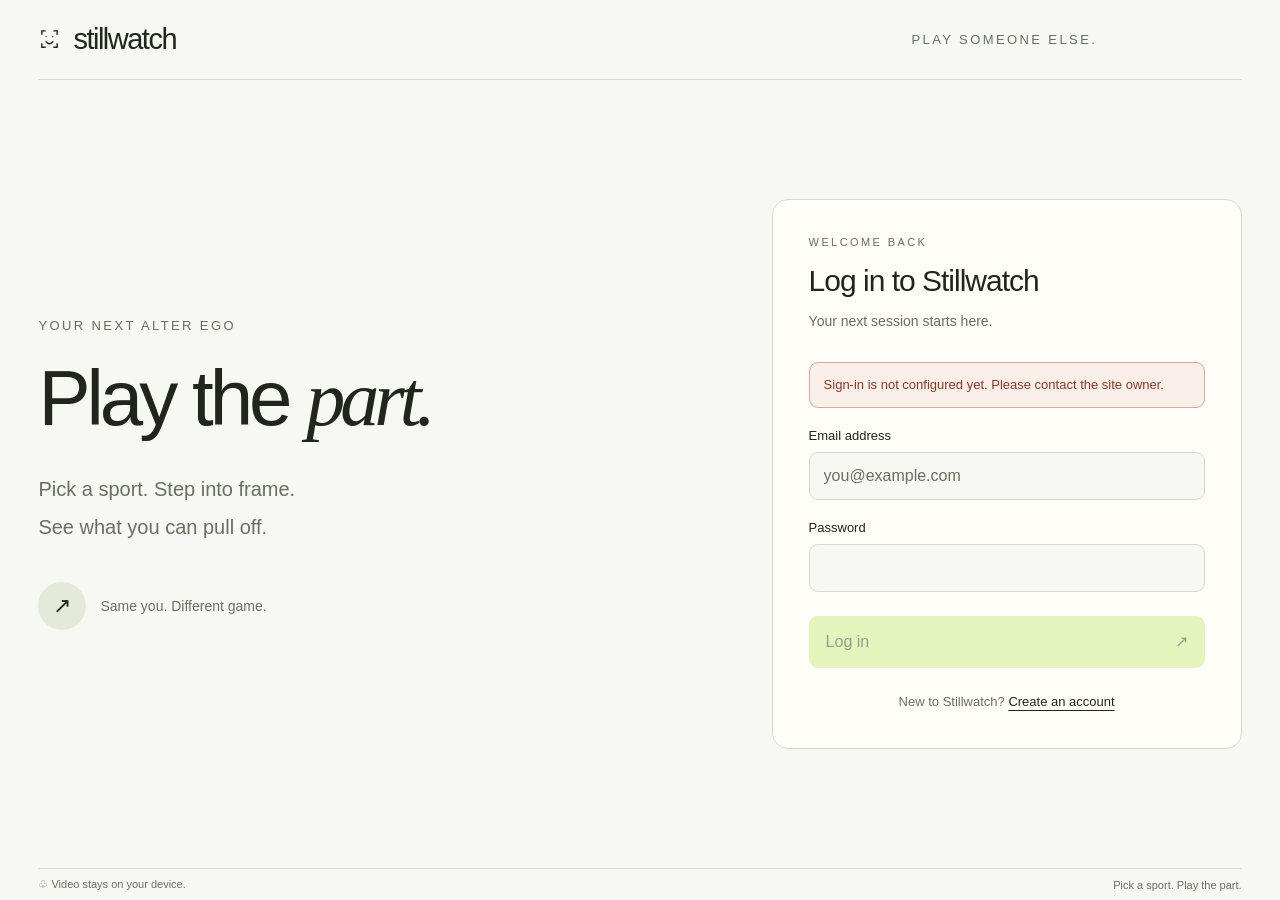
==== login.html @ f306d76b "Login fixes" ====
<!doctype html>
<html lang="en">
<head>
  <meta charset="utf-8">
  <meta name="viewport" content="width=device-width, initial-scale=1">
  <meta name="theme-color" content="#f7f8f3">
  <title>Log in — Stillwatch</title>
  <link rel="stylesheet" href="/src/styles/app.css">
  <link rel="stylesheet" href="/src/styles/auth.css">
</head>
<body class="auth-body" data-auth-mode="login">
  <div class="shell auth-shell">
  <header><a class="brand" href="/"><svg viewBox="0 0 24 24" fill="none" stroke="currentColor" stroke-width="1.5" aria-hidden="true"><path d="M8 3H4v4m12-4h4v4M4 16v4h4m12-4v4h-4M8 9h1m6 0h1m-8 5q4 5 8 0"/></svg>stillwatch</a><span class="tagline">Play someone else.</span></header>
  <main class="auth-layout">
    <section class="auth-intro">
      <div class="kicker">Your next alter ego</div>
      <h1>Play the <em>part.</em></h1>
      <p>Pick a sport. Step into frame.<br>See what you can pull off.</p>
      <div class="auth-note"><span aria-hidden="true">↗</span> Same you. Different game.</div>
    </section>
    <section class="auth-card" aria-labelledby="auth-title">
      <div class="kicker">Welcome back</div>
      <h2 id="auth-title">Log in to Stillwatch</h2>
      <p>Your next session starts here.</p>
      
      <form id="auth-form" class="auth-form">
        <div id="auth-message" role="status" aria-live="polite" hidden></div>
        
        <label for="email">Email address</label><input id="email" type="email" name="email" autocomplete="email" maxlength="254" value="" placeholder="you@example.com" required>
        <label for="password">Password</label><input id="password" type="password" name="password" autocomplete="current-password"  maxlength="128" required>
        
        <button class="primary auth-submit" type="submit" disabled>Log in <span aria-hidden="true">↗</span></button>
      </form>
      <p class="auth-switch">New to Stillwatch? <a href="/signup.html">Create an account</a></p>
    </section>
  </main>
  <footer><span>♧ Video stays on your device.</span><span>Pick a sport. Play the part.</span></footer>
  </div>
  <noscript>JavaScript is required to sign in.</noscript>
  <script type="module" src="/src/auth/form.js"></script>
</body>
</html>
---- src/styles/app.css ----
:root {
  color-scheme:light;
  --bg:#f7f8f3;
  --sage:#e3ead9;
  --ink:#20261b;
  --muted:#68705f;
  --line:#d5ddca;
  --lime:#c2ec75;
  font-family:Arial,Helvetica,sans-serif;
  color:var(--ink);
  background:var(--bg);
}

* {
  box-sizing:border-box;
}

body {
  margin:0;
}

button,select,input {
  font:inherit;
}

button,a,select,summary {
  -webkit-tap-highlight-color:transparent;
}

button,select {
  border:1px solid var(--line);
  border-radius:9px;
  background:transparent;
  color:var(--ink);
  min-height:46px;
  padding:11px 16px;
}

button,summary {
  cursor:pointer;
}

button:hover {
  background:#edf0e7;
}

button:disabled {
  opacity:.45;
  cursor:not-allowed;
}

button:focus-visible,a:focus-visible,select:focus-visible,summary:focus-visible {
  outline:2px solid var(--ink);
  outline-offset:4px;
}

.shell {
  max-width:1440px;
  margin:auto;
  padding:0 5%;
}

header {
  height:98px;
  display:flex;
  align-items:center;
  justify-content:space-between;
  border-bottom:1px solid var(--line);
}

.brand {
  display:flex;
  align-items:center;
  gap:12px;
  font-size:29px;
  letter-spacing:-1.5px;
  color:inherit;
  text-decoration:none;
}

.brand svg {
  width:23px;
  height:23px;
}

.tagline,.kicker,.workspace-label {
  text-transform:uppercase;
  letter-spacing:2.4px;
  font-size:13px;
  color:var(--muted);
}

.tagline {
  margin-right:12%;
}

.intro {
  min-height:calc(100svh - 174px);
  display:grid;
  grid-template-columns:1.15fr 1fr;
  gap:40px;
  align-items:center;
  padding:80px 0;
}

.kicker {
  margin-bottom:27px;
}

h1 {
  font-size:clamp(48px,6.1vw,88px);
  font-weight:500;
  line-height:1.06;
  letter-spacing:-4px;
  margin:0 0 30px;
  white-space:nowrap;
}

h1 em {
  font-family:Georgia,serif;
  font-weight:400;
  letter-spacing:-5px;
}

.intro p {
  font-size:20px;
  line-height:1.9;
  color:var(--muted);
  margin:0 0 40px;
}

.primary {
  background:var(--lime);
  border-color:var(--lime);
  color:#1b2710;
  display:inline-flex;
  justify-content:center;
  align-items:center;
  gap:23px;
}

.primary:hover {
  background:#ccef91;
}

.start {
  min-width:199px;
  min-height:67px;
  font-size:20px;
}

.art {
  position:relative;
  border-radius:50%;
  aspect-ratio:1;
  background:var(--sage);
  max-width:440px;
  width:100%;
  justify-self:end;
  display:grid;
  place-items:center;
}

.art:before {
  content:'';
  position:absolute;
  inset:8%;
  border:1px solid var(--line);
  border-radius:50%;
}

.art:after {
  content:'';
  position:absolute;
  left:20%;
  right:20%;
  bottom:18%;
  height:1px;
  background:var(--line);
}

.art svg {
  width:82%;
  height:82%;
  z-index:1;
}

.art>span {
  position:absolute;
  bottom:2%;
  background:var(--bg);
  padding:9px 15px;
  border-radius:30px;
  font-size:14px;
  color:var(--muted);
  z-index:2;
}

.bones {
  fill:none;
  stroke:var(--ink);
  stroke-width:2;
  stroke-linecap:round;
}

.joints {
  fill:var(--bg);
  stroke:var(--ink);
  stroke-width:1.5;
}

.ball {
  fill:var(--lime);
  stroke:var(--ink);
}

.ball-lines {
  fill:none;
  stroke:var(--ink);
  stroke-width:1;
}

footer {
  min-height:76px;
  border-top:1px solid var(--line);
  display:flex;
  align-items:center;
  justify-content:space-between;
  gap:20px;
  font-size:12px;
  color:var(--muted);
}

.back {
  border:0;
  color:var(--muted);
}

.studio {
  padding:28px 0 0;
}

.studio-top {
  display:flex;
  align-items:center;
  justify-content:space-between;
  gap:20px;
  margin-bottom:20px;
}

.sport-controls {
  display:flex;
  align-items:center;
  gap:9px;
}

.sport-controls label {
  font-size:13px;
  color:var(--muted);
  margin-right:7px;
}

select {
  background:#edf0e7;
}

.camera {
  position:relative;
  aspect-ratio:16/9;
  background:var(--sage);
  border:1px solid var(--line);
  border-radius:12px;
  overflow:hidden;
  display:grid;
  place-items:center;
}

.camera video {
  width:100%;
  height:100%;
  object-fit:contain;
  background:#111;
  position:absolute;
  inset:0;
}

.camera video[hidden] {
  display:none;
}

.camera-empty {
  text-align:center;
  padding:25px;
}

.camera-icon {
  font-size:44px;
  font-weight:300;
  color:var(--muted);
}

h2 {
  font-size:28px;
  font-weight:400;
  letter-spacing:-.8px;
  margin:15px 0;
}

.camera-empty p {
  font-size:14px;
  line-height:1.8;
  color:var(--muted);
  margin:0 0 24px;
}

.camera-badge {
  position:absolute;
  top:18px;
  left:18px;
  background:var(--bg);
  border-radius:20px;
  padding:9px 12px;
  font-size:12px;
  display:flex;
  align-items:center;
  gap:7px;
}

.camera-badge i {
  width:6px;
  height:6px;
  border-radius:50%;
  background:#5f841f;
}

.studio-bottom {
  display:flex;
  align-items:center;
  justify-content:space-between;
  gap:24px;
  margin-top:18px;
}

.studio-bottom p {
  font-size:14px;
  color:var(--muted);
  line-height:1.6;
}

.studio-bottom strong {
  color:var(--ink);
  font-weight:500;
}

.message {
  font-size:13px;
  min-height:18px;
  color:var(--muted);
}

.settings {
  position:absolute;
  right:15px;
  top:15px;
}

.settings summary {
  list-style:none;
  border-radius:50%;
  background:var(--bg);
  padding:10px 13px;
}

.settings>div {
  position:absolute;
  right:0;
  top:48px;
  background:var(--bg);
  border:1px solid var(--line);
  padding:15px;
  border-radius:10px;
  width:210px;
  box-shadow:0 6px 20px #20261b12;
}

.settings label {
  font-size:13px;
  display:flex;
  align-items:center;
  gap:6px;
  margin-bottom:15px;
}

.settings button {
  width:100%;
  font-size:12px;
}

.tracking-note {
  position:absolute;
  bottom:12px;
  left:12px;
  background:var(--bg);
  color:var(--muted);
  border-radius:5px;
  padding:6px 9px;
  font-size:11px;
}

/* Camera integration: inference and drawing stay outside React. */
.camera video.tracking-source {
  width: 1px;
  height: 1px;
  opacity: 0;
  pointer-events: none;
}

.tracking-canvas {
  position: absolute;
  inset: 0;
  width: 100%;
  height: 100%;
  transform: scaleX(-1);
}

.tracking-canvas[hidden] {
  display: none;
}

.tracking-loading {
  position: relative;
  padding: 22px 30px;
  border: 1px solid var(--line);
  border-radius: 12px;
  background: var(--bg);
  text-align: center;
  font-size: 14px;
}

.enrollment {
  position: absolute;
  bottom: 18px;
  left: 18px;
  right: 18px;
  max-width: 470px;
  padding: 16px 18px;
  border: 1px solid var(--line);
  border-radius: 10px;
  background: var(--bg);
  font-size: 13px;
  line-height: 1.5;
}

.enrollment strong {
  font-weight: 500;
}

.enrollment p {
  margin: 7px 0;
  color: var(--muted);
}

.enrollment span {
  display: block;
  color: var(--muted);
  font-size: 12px;
}

.settings {
  z-index: 2;
}

.settings button + button {
  margin-top: 8px;
}

/* Compact counter supplied by the existing tracking adapter. */
.session-summary p {
  margin: 0;
}

.session-summary .extension-count {
  margin-top: 6px;
  color: var(--ink);
}

.extension-count output {
  font-weight: 600;
  font-variant-numeric: tabular-nums;
}

/* The application fits the visible browser window; the camera yields space to controls. */
html,
body,
#root {
  width: 100%;
  height: 100%;
}

.shell {
  width: 100%;
  height: 100vh;
  height: 100dvh;
  display: grid;
  grid-template-rows: auto minmax(0, 1fr) auto;
  padding: 0 clamp(12px, 3vw, 44px);
}

header {
  height: clamp(48px, 10dvh, 80px);
}

footer {
  min-height: 32px;
  padding: 7px 0;
  font-size: 11px;
}

.intro {
  min-height: 0;
  padding: clamp(12px, 4dvh, 40px) 0;
  gap: clamp(16px, 4vw, 40px);
}

.intro h1 {
  font-size: clamp(40px, min(6vw, 12dvh), 80px);
  margin-bottom: clamp(12px, 3dvh, 28px);
}

.kicker {
  margin-bottom: clamp(12px, 3dvh, 24px);
}

.intro p {
  font-size: clamp(14px, 2.5dvh, 20px);
  margin-bottom: clamp(16px, 4dvh, 32px);
}

.art {
  width: min(100%, 54dvh);
  max-width: 440px;
}

.start {
  min-height: 48px;
  font-size: 17px;
}

.studio {
  min-height: 0;
  min-width: 0;
  display: grid;
  grid-template-columns: minmax(0, 1fr) 224px;
  grid-template-rows: auto minmax(0, 1fr) auto;
  gap: 16px 24px;
  padding: 18px 0;
}

.studio-top {
  grid-column: 2;
  grid-row: 1;
  flex-direction: column;
  align-items: stretch;
  gap: 20px;
  margin: 0;
}

.workspace-label {
  font-size: 10px;
  letter-spacing: 1.7px;
}

.sport-controls {
  display: grid;
  grid-template-columns: minmax(0, 1fr);
  gap: 9px;
}

.sport-controls label {
  margin: 0;
}

.sport-controls select {
  min-width: 0;
  width: 100%;
}

.camera-slot {
  grid-column: 1;
  grid-row: 1 / -1;
  min-width: 0;
  min-height: 0;
  display: grid;
  place-items: center;
  container-type: size;
}

.camera {
  /* Keep the preview proportional within the space left by the controls. */
  width: min(100cqw, 177.777cqh);
  height: min(100cqh, 56.25cqw);
  aspect-ratio: 16 / 9;
  min-height: 0;
  max-height: none;
}

.studio-bottom {
  grid-column: 2;
  grid-row: 2;
  min-height: 0;
  margin: 0;
  flex-direction: column;
  align-items: stretch;
  justify-content: space-between;
  gap: 16px;
}

.studio-bottom .primary {
  flex-shrink: 0;
  gap: 10px;
  width: 100%;
}

.message {
  grid-column: 2;
  grid-row: 3;
  min-height: 0;
  margin: 0;
  font-size: 12px;
  line-height: 1.4;
}

.message:empty {
  display: none;
}

.camera-empty {
  padding: 12px;
}

@media (max-width: 700px) and (min-height: 501px) {
  .tagline {
    display: none;
  }

  .brand {
    font-size: 25px;
  }

  .intro {
    grid-template-columns: 1fr;
    grid-template-rows: auto minmax(0, 1fr);
    text-align: center;
    gap: 16px;
  }

  .intro h1 {
    font-size: clamp(40px, 11vw, 64px);
  }

  .art {
    height: min(100%, 32dvh);
    width: auto;
    max-width: 100%;
    justify-self: center;
  }

  .art > span {
    font-size: 10px;
    white-space: nowrap;
    padding: 5px 9px;
  }

  .studio {
    grid-template-columns: minmax(0, 1fr);
    grid-template-rows: auto minmax(0, 1fr) auto auto;
    gap: 12px;
    padding: 12px 0;
  }

  .studio-top {
    grid-column: 1;
    grid-row: 1;
  }

  .workspace-label {
    display: none;
  }

  .sport-controls {
    grid-template-columns: minmax(0, 1fr) auto;
    gap: 8px;
  }

  .sport-controls label {
    grid-column: 1 / -1;
    font-size: 12px;
  }

  .sport-controls select {
    font-size: 16px;
  }

  .camera-slot {
    grid-column: 1;
    grid-row: 2;
  }

  .studio-bottom {
    grid-column: 1;
    grid-row: 3;
    flex-direction: row;
    align-items: center;
    gap: 12px;
  }

  .studio-bottom p {
    font-size: 12px;
    line-height: 1.4;
  }

  .studio-bottom .primary {
    width: auto;
    max-width: 46%;
    padding: 10px 12px;
    font-size: 12px;
  }

  .message {
    grid-column: 1;
    grid-row: 4;
  }

  .camera-empty h2 {
    font-size: 22px;
    margin: 10px 0;
  }

  .camera-empty p {
    font-size: 12px;
    line-height: 1.5;
    margin-bottom: 16px;
  }

  .camera-icon {
    font-size: 28px;
  }

  footer {
    gap: 8px;
    font-size: 10px;
  }

  footer span:last-child {
    display: none;
  }

  .enrollment {
    bottom: 8px;
    left: 8px;
    right: 8px;
    padding: 10px;
    font-size: 12px;
  }

  .enrollment p {
    font-size: 11px;
  }
}

/* Landscape phones and short laptop windows keep actions beside the preview. */
@media (max-height: 500px) {
  header {
    height: 48px;
  }

  .brand {
    font-size: 23px;
  }

  .tagline,
  footer,
  .workspace-label {
    display: none;
  }

  .shell {
    grid-template-rows: auto minmax(0, 1fr);
  }

  .studio {
    grid-template-columns: minmax(0, 1fr) 180px;
    gap: 10px 16px;
    padding: 10px 0;
  }

  .studio-top {
    gap: 8px;
  }

  .sport-controls {
    grid-template-columns: minmax(0, 1fr) auto;
    gap: 6px;
  }

  .sport-controls label {
    grid-column: 1 / -1;
  }

  .sport-controls button {
    padding: 8px;
  }

  .sport-controls button span {
    display: none;
  }

  .studio-bottom p {
    font-size: 12px;
    line-height: 1.4;
  }

  .camera-empty .camera-icon {
    display: none;
  }

  .camera-empty h2 {
    font-size: 20px;
    margin: 0 0 8px;
  }

  .camera-empty p {
    font-size: 12px;
    line-height: 1.4;
    margin-bottom: 12px;
  }

  .intro {
    padding: 10px 0;
  }

  .intro h1 {
    font-size: clamp(32px, 8dvh, 48px);
    letter-spacing: -2px;
    margin-bottom: 12px;
  }

  .intro h1 em {
    letter-spacing: -2px;
  }

  .intro p {
    margin-bottom: 12px;
    line-height: 1.5;
  }

  .kicker {
    margin-bottom: 10px;
    font-size: 10px;
  }

  .art {
    width: min(100%, 60dvh);
  }

  .art > span {
    font-size: 10px;
    padding: 5px;
  }

  .enrollment {
    left: 8px;
    right: 8px;
    bottom: 8px;
    padding: 8px;
    font-size: 11px;
  }

  .enrollment p {
    display: none;
  }

  .enrollment span {
    font-size: 10px;
  }
}

@media (max-width: 700px) and (min-height: 501px) {
  .camera {
    width: min(100cqw, 133.333cqh);
    height: min(100cqh, 75cqw);
    aspect-ratio: 4 / 3;
  }
}

@media (max-width: 700px) and (max-height: 650px) and (min-height: 501px) {
  .camera-empty .camera-icon,
  .camera-empty p {
    display: none;
  }

  .camera-empty h2 {
    font-size: 19px;
    margin: 0 0 12px;
  }

  .intro .art {
    max-height: 24dvh;
  }
}
---- src/styles/auth.css ----
/* Account pages scroll independently of the fixed-height camera workspace. */
html:has(.auth-body), .auth-body {height:auto;overflow:auto;}
.auth-shell {height:auto;overflow:visible;}
/* Account layouts extend the shared main-branch UI. */
.auth-shell {
  min-height:100svh;
  display:flex;
  flex-direction:column;
}
.auth-layout {
  flex:1;
  display:grid;
  grid-template-columns:1.15fr 1fr;
  align-items:center;
  gap:64px;
  padding:64px 0;
}
.auth-intro p {
  color:var(--muted);
  font-size:20px;
  line-height:1.9;
  margin:0 0 36px;
}
.auth-note {
  display:flex;
  align-items:center;
  gap:14px;
  color:var(--muted);
  font-size:14px;
}
.auth-note span {
  display:grid;
  place-items:center;
  width:48px;
  height:48px;
  border-radius:50%;
  background:var(--sage);
  color:var(--ink);
  font-size:22px;
}
.auth-card {
  width:100%;
  max-width:470px;
  justify-self:end;
  padding:36px;
  border:1px solid var(--line);
  border-radius:16px;
  background:#fffdf8;
}
.auth-card .kicker {font-size:11px;margin-bottom:16px;}
.auth-card h2 {font-size:30px;font-weight:500;letter-spacing:-1px;margin:0 0 12px;}
.auth-card>p {font-size:14px;line-height:1.6;color:var(--muted);margin:0;}
.auth-form {display:flex;flex-direction:column;margin-top:30px;}
.auth-form label {font-size:13px;margin-bottom:9px;color:var(--ink);}
.auth-form input:not([type=hidden]) {
  width:100%;
  min-height:48px;
  padding:12px 14px;
  border:1px solid var(--line);
  border-radius:9px;
  background:var(--bg);
  color:var(--ink);
  margin-bottom:20px;
}
.auth-form input:focus-visible {outline:2px solid var(--ink);outline-offset:3px;}
.auth-form input::placeholder {color:var(--muted);}
.auth-help {font-size:12px;line-height:1.5;color:var(--muted);margin:-9px 0 20px;}
.auth-submit {width:100%;min-height:52px;justify-content:space-between;margin-top:4px;}
.auth-card .auth-switch {text-align:center;margin-top:24px;font-size:13px;}
.auth-switch a {color:var(--ink);text-underline-offset:4px;}
.auth-switch a:hover {text-decoration-thickness:2px;}
.auth-error {margin-top:20px;border:1px solid #d7a799;border-radius:9px;background:#faeee8;color:#813c29;padding:12px 14px;font-size:13px;line-height:1.5;}
@media(max-width:1000px) {
  .auth-layout {gap:32px;grid-template-columns:1fr 1fr;}
  .auth-intro h1 {font-size:60px;letter-spacing:-3px;}
  .auth-intro h1 em {letter-spacing:-3px;}
  .auth-card {padding:28px;}
}
@media(max-width:760px) {
  .auth-layout {grid-template-columns:1fr;gap:32px;padding:36px 0;}
  .auth-intro {text-align:center;}
  .auth-intro .kicker {margin-bottom:16px;font-size:11px;}
  .auth-intro h1 {font-size:52px;margin-bottom:18px;white-space:normal;}
  .auth-intro p {font-size:16px;line-height:1.6;margin:0;}
  .auth-note {display:none;}
  .auth-card {justify-self:center;}
  .auth-shell .tagline {display:none;}
}
@media(max-width:400px) {
  .auth-card {padding:22px;}
  .auth-card h2 {font-size:26px;}
  .auth-intro h1 {font-size:46px;}
}
.auth-notice {margin:0 0 20px;padding:14px;border:1px solid var(--line);border-radius:9px;background:var(--sage);color:var(--ink);font-size:13px;line-height:1.6;}
.auth-form .auth-error {margin:0 0 20px;}
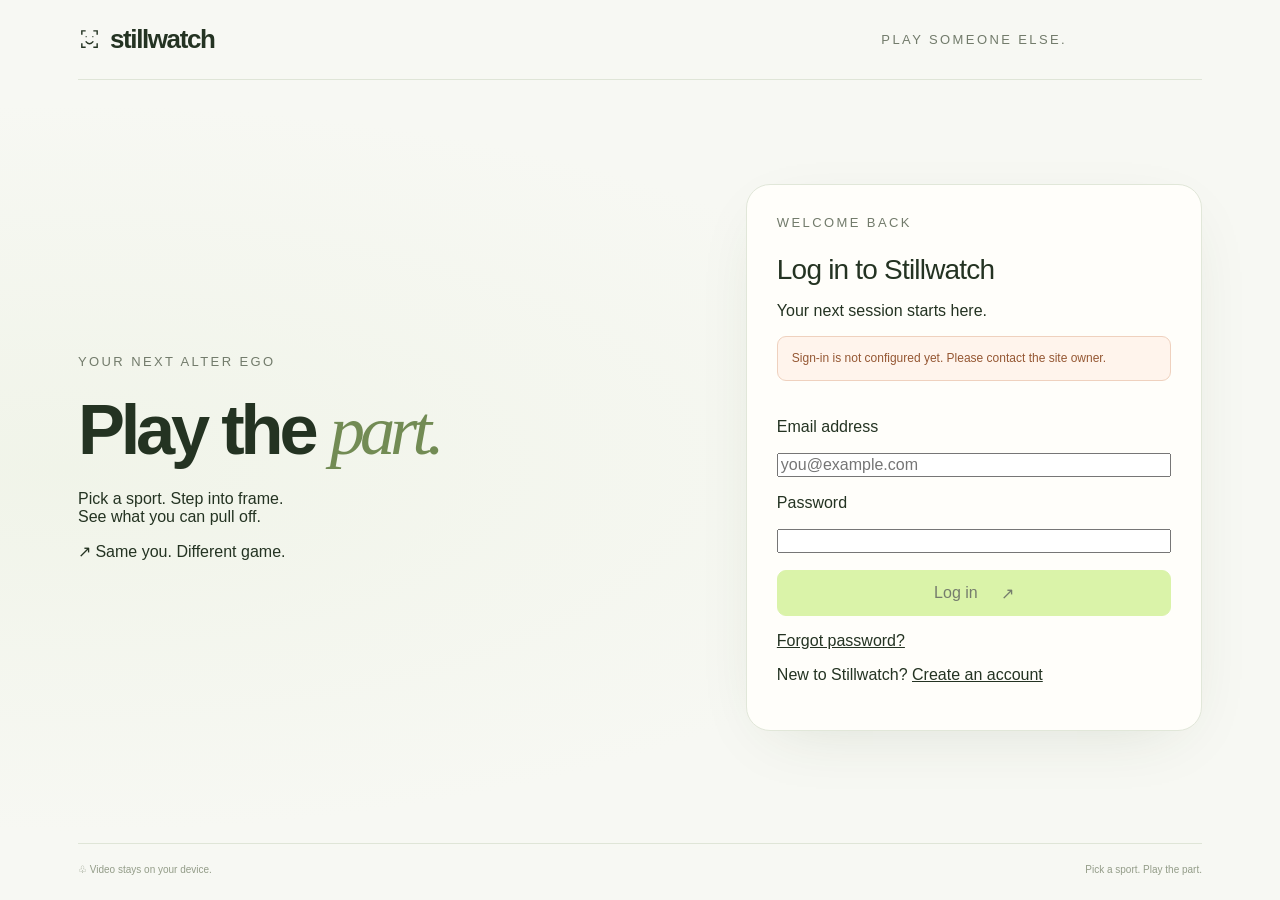
==== commit 149ecf22: "Edits" ====
--- a/login.html
+++ b/login.html
@@ -31,6 +31,7 @@
         
         <button class="primary auth-submit" type="submit" disabled>Log in <span aria-hidden="true">↗</span></button>
       </form>
+      <p class="auth-switch"><a href="/forgot-password.html">Forgot password?</a></p>
       <p class="auth-switch">New to Stillwatch? <a href="/signup.html">Create an account</a></p>
     </section>
   </main>
--- a/src/styles/app.css
+++ b/src/styles/app.css
@@ -908,3 +908,87 @@
     max-height: 24dvh;
   }
 }
+
+/* Lessons share the existing studio; the coach scrolls independently on desktop. */
+.studio { grid-template-columns: minmax(0, 1fr) minmax(280px, 340px); }
+.studio-top { gap: 12px; }
+.studio-bottom { overflow-y: auto; padding: 0 8px 4px 0; scrollbar-width: thin; }
+.session-summary { width: 100%; }
+.session-summary select { width: 100%; font-size: 14px; }
+.coach-heading { display: flex; align-items: center; justify-content: space-between; margin-bottom: 16px; }
+.coach-level { border: 1px solid var(--line); border-radius: 20px; padding: 4px 9px; font-size: 11px; color: var(--muted); }
+.move-label { display: block; font-size: 12px; color: var(--muted); margin: 12px 0 6px; }
+.lesson-title { font-size: 25px; margin: 20px 0 7px; }
+.lesson-steps { list-style: none; counter-reset: checkpoint; padding: 0; margin: 20px 0; }
+.lesson-steps li { counter-increment: checkpoint; position: relative; padding: 0 0 18px 32px; border-left: 1px solid var(--line); margin-left: 10px; }
+.lesson-steps li:last-child { padding-bottom: 0; border-left-color: transparent; }
+.lesson-steps li::before { content: counter(checkpoint); position: absolute; left: -11px; top: -2px; display: grid; place-items: center; width: 22px; height: 22px; border-radius: 50%; background: var(--bg); border: 1px solid var(--line); font-size: 11px; }
+.lesson-steps li.current::before { background: var(--lime); border-color: #688c35; }
+.lesson-steps li.done::before { content: '✓'; background: var(--sage); }
+.lesson-steps strong { font-size: 14px; font-weight: 500; }
+.session-summary .lesson-steps p { font-size: 12px; line-height: 1.65; margin-top: 5px; }
+.coach-feedback { background: var(--sage); border-radius: 10px; padding: 14px; margin: 16px 0 12px; }
+.coach-feedback strong { font-size: 13px; }
+.session-summary .coach-feedback p { font-size: 12px; margin-top: 6px; }
+.coach-feedback progress { display: block; width: 100%; height: 6px; margin-top: 12px; accent-color: #5f841f; }
+.studio-bottom .practice-button { width: 100%; max-width: none; font-size: 13px; }
+.session-summary .coach-help { font-size: 11px; margin-top: 8px; }
+.form-tips { margin: 18px 0; font-size: 12px; line-height: 1.6; }
+.form-tips summary { color: var(--ink); }
+.session-summary .form-tips p { font-size: 12px; margin-top: 8px; }
+.session-summary .extension-count { border-top: 1px solid var(--line); padding-top: 12px; font-size: 12px; }
+@media (max-width: 700px) and (min-height: 501px) {
+  .studio { overflow-y: auto; grid-template-columns: minmax(0, 1fr); grid-template-rows: auto auto auto auto; }
+  .camera-slot { height: clamp(220px, 62vw, 390px); }
+  .studio-bottom { overflow: visible; flex-direction: column; align-items: stretch; padding: 0; }
+  .studio-bottom > .primary { max-width: none; width: 100%; }
+  .coach-heading .workspace-label { display: inline; }
+}
+@media (max-height: 500px) {
+  .studio { grid-template-columns: minmax(0, 1fr) 260px; }
+  .coach-heading { margin-bottom: 10px; }
+}
+/* ---- AI sport inventor + live round ---- */
+.sport-controls button.active { background:var(--lime); border-color:var(--lime); }
+.inventor { border:1px solid var(--line); border-radius:14px; padding:20px; margin:16px 0; background:var(--sage); }
+.inventor-head h2 { margin:0 0 4px; font-size:1.25rem; }
+.inventor-head p { margin:0 0 14px; color:var(--muted); }
+.inventor-form { display:grid; grid-template-columns:repeat(auto-fit,minmax(150px,1fr)); gap:10px 14px; }
+.inventor-form label { display:flex; flex-direction:column; gap:4px; font-size:.9rem; color:var(--muted); }
+.inventor-form label.wide { grid-column:1 / -1; }
+.inventor-form select,.inventor-form input { min-height:42px; padding:8px 12px; border:1px solid var(--line); border-radius:9px; background:#fff; color:var(--ink); }
+.inventor-actions { display:flex; align-items:center; gap:14px; margin-top:14px; flex-wrap:wrap; }
+.inventor-status { display:inline-flex; align-items:center; gap:8px; color:var(--muted); }
+.inventor-status i { width:10px; height:10px; border-radius:50%; background:var(--lime); animation:pulse 1.2s infinite; }
+@keyframes pulse { 0%,100% { opacity:.3; } 50% { opacity:1; } }
+.rule-card { background:#fff; border:1px solid var(--line); border-radius:14px; padding:18px 20px; margin-top:16px; }
+.rule-card header h3 { margin:0; font-size:1.4rem; }
+.rule-card .rule-tagline { margin:2px 0 12px; color:var(--muted); font-style:italic; }
+.rule-card p { margin:8px 0; line-height:1.45; }
+.rule-card .moves { list-style:none; margin:10px 0; padding:0; display:grid; gap:8px; }
+.rule-card .moves li { display:flex; gap:12px; align-items:flex-start; padding:10px 12px; border:1px solid var(--line); border-radius:10px; }
+.rule-card code { font-size:.78rem; color:var(--muted); background:var(--sage); padding:1px 6px; border-radius:6px; margin-left:6px; }
+.pts { min-width:40px; text-align:center; font-weight:700; border-radius:8px; padding:4px 0; background:var(--lime); }
+.pts.neg { background:#f6c9c9; } .pts.zero { background:var(--sage); color:var(--muted); }
+.rule-card footer { display:flex; align-items:center; gap:14px; flex-wrap:wrap; margin-top:14px; }
+.rule-card .judge,.rule-card .alts { color:var(--muted); font-size:.85rem; }
+.live-round { border:2px solid var(--ink); border-radius:14px; padding:18px 20px; margin:16px 0; background:#fff; }
+.live-head { display:flex; justify-content:space-between; align-items:flex-start; gap:12px; }
+.live-head h3 { margin:2px 0 0; font-size:1.4rem; }
+.clock { font-size:2.4rem; font-weight:700; font-variant-numeric:tabular-nums; }
+.clock.urgent { color:#b4321e; }
+.scoreboard { display:grid; grid-template-columns:auto 1fr; gap:18px; align-items:center; margin:12px 0; }
+.scoreboard .total { font-size:4rem; font-weight:800; line-height:1; font-variant-numeric:tabular-nums; min-width:3ch; }
+.scoreboard ul { list-style:none; margin:0; padding:0; display:grid; gap:6px; }
+.scoreboard li { display:grid; grid-template-columns:1fr auto auto; gap:12px; align-items:center; padding:6px 10px; border:1px solid var(--line); border-radius:8px; }
+.scoreboard .hits { color:var(--muted); font-variant-numeric:tabular-nums; }
+.live-hint { color:var(--muted); margin:6px 0 12px; }
+.live-actions { display:flex; gap:10px; flex-wrap:wrap; }
+
+/* Panels below the studio: the shell is a fixed-height, no-scroll layout sized for header + studio + footer.
+   When the inventor/round are shown, the studio area scrolls and the studio keeps its height. */
+.studio-wrap { min-height:0; min-width:0; display:flex; flex-direction:column; overflow-y:auto; overscroll-behavior:contain; }
+.studio-wrap > .studio { flex:1 0 auto; }
+.studio-wrap > .studio--expanded { flex:0 0 auto; min-height:min(68dvh, 600px); }
+.panels { display:grid; gap:16px; padding:0 0 24px; }
+.panels:empty { display:none; }
--- a/src/styles/auth.css
+++ b/src/styles/auth.css
@@ -1,95 +1,7 @@
-/* Account pages scroll independently of the fixed-height camera workspace. */
-html:has(.auth-body), .auth-body {height:auto;overflow:auto;}
-.auth-shell {height:auto;overflow:visible;}
-/* Account layouts extend the shared main-branch UI. */
-.auth-shell {
-  min-height:100svh;
-  display:flex;
-  flex-direction:column;
-}
-.auth-layout {
-  flex:1;
-  display:grid;
-  grid-template-columns:1.15fr 1fr;
-  align-items:center;
-  gap:64px;
-  padding:64px 0;
-}
-.auth-intro p {
-  color:var(--muted);
-  font-size:20px;
-  line-height:1.9;
-  margin:0 0 36px;
-}
-.auth-note {
-  display:flex;
-  align-items:center;
-  gap:14px;
-  color:var(--muted);
-  font-size:14px;
-}
-.auth-note span {
-  display:grid;
-  place-items:center;
-  width:48px;
-  height:48px;
-  border-radius:50%;
-  background:var(--sage);
-  color:var(--ink);
-  font-size:22px;
-}
-.auth-card {
-  width:100%;
-  max-width:470px;
-  justify-self:end;
-  padding:36px;
-  border:1px solid var(--line);
-  border-radius:16px;
-  background:#fffdf8;
-}
-.auth-card .kicker {font-size:11px;margin-bottom:16px;}
-.auth-card h2 {font-size:30px;font-weight:500;letter-spacing:-1px;margin:0 0 12px;}
-.auth-card>p {font-size:14px;line-height:1.6;color:var(--muted);margin:0;}
-.auth-form {display:flex;flex-direction:column;margin-top:30px;}
-.auth-form label {font-size:13px;margin-bottom:9px;color:var(--ink);}
-.auth-form input:not([type=hidden]) {
-  width:100%;
-  min-height:48px;
-  padding:12px 14px;
-  border:1px solid var(--line);
-  border-radius:9px;
-  background:var(--bg);
-  color:var(--ink);
-  margin-bottom:20px;
-}
-.auth-form input:focus-visible {outline:2px solid var(--ink);outline-offset:3px;}
-.auth-form input::placeholder {color:var(--muted);}
-.auth-help {font-size:12px;line-height:1.5;color:var(--muted);margin:-9px 0 20px;}
-.auth-submit {width:100%;min-height:52px;justify-content:space-between;margin-top:4px;}
-.auth-card .auth-switch {text-align:center;margin-top:24px;font-size:13px;}
-.auth-switch a {color:var(--ink);text-underline-offset:4px;}
-.auth-switch a:hover {text-decoration-thickness:2px;}
-.auth-error {margin-top:20px;border:1px solid #d7a799;border-radius:9px;background:#faeee8;color:#813c29;padding:12px 14px;font-size:13px;line-height:1.5;}
-@media(max-width:1000px) {
-  .auth-layout {gap:32px;grid-template-columns:1fr 1fr;}
-  .auth-intro h1 {font-size:60px;letter-spacing:-3px;}
-  .auth-intro h1 em {letter-spacing:-3px;}
-  .auth-card {padding:28px;}
-}
-@media(max-width:760px) {
-  .auth-layout {grid-template-columns:1fr;gap:32px;padding:36px 0;}
-  .auth-intro {text-align:center;}
-  .auth-intro .kicker {margin-bottom:16px;font-size:11px;}
-  .auth-intro h1 {font-size:52px;margin-bottom:18px;white-space:normal;}
-  .auth-intro p {font-size:16px;line-height:1.6;margin:0;}
-  .auth-note {display:none;}
-  .auth-card {justify-self:center;}
-  .auth-shell .tagline {display:none;}
-}
-@media(max-width:400px) {
-  .auth-card {padding:22px;}
-  .auth-card h2 {font-size:26px;}
-  .auth-intro h1 {font-size:46px;}
-}
-.auth-notice {margin:0 0 20px;padding:14px;border:1px solid var(--line);border-radius:9px;background:var(--sage);color:var(--ink);font-size:13px;line-height:1.6;}
-.auth-form .auth-error {margin:0 0 20px;}
+:root{color-scheme:light;--bg:#f7f8f3;--ink:#243322;--muted:#727b6b;--line:#dfe5d7;--sage:#eaf0df;--lime:#c2ec75;font-family:Inter,"Segoe UI",Arial,sans-serif;color:var(--ink);background:var(--bg);font-synthesis:none}
+*{box-sizing:border-box}body{margin:0;background:radial-gradient(ellipse at 5% 52%,#eaf0df80,transparent 55%);min-height:100svh}button,input{font:inherit}a{color:inherit}button,a,input,summary{-webkit-tap-highlight-color:transparent}a:focus-visible,button:focus-visible,summary:focus-visible{outline:3px solid #769c45;outline-offset:4px}.auth-shell{max-width:1220px;padding:0 48px;margin:auto}.auth-header{min-height:96px;display:flex;align-items:center;justify-content:space-between;border-bottom:1px solid var(--line)}.brand{display:flex;gap:9px;align-items:center;font-size:26px;font-weight:750;letter-spacing:-1.4px;text-decoration:none}.brand-icon{display:grid;place-items:center;width:31px;height:35px;border:1.5px solid #748a62;border-radius:11px;font-size:28px;font-style:italic;background:#eaf0df}.brand-dot{color:#87ad53;margin-left:-8px}.header-note{display:flex;align-items:center;gap:8px;font-size:12px;color:var(--muted)}.header-note>span{color:#81a55a}.auth-layout{display:grid;grid-template-columns:minmax(0,1.15fr) minmax(360px,.9fr);gap:85px;align-items:center;padding:64px 0 72px;min-height:calc(100svh - 160px)}.eyebrow{display:flex;align-items:center;gap:8px;font-size:10px;font-weight:700;letter-spacing:1.4px;color:#72825f}.live-dot{width:7px;height:7px;background:#8eae60;border-radius:50%}h1{font-size:clamp(52px,5.5vw,77px);line-height:1.04;letter-spacing:-4.2px;font-weight:550;margin:23px 0}h1 em{font-family:Georgia,serif;font-weight:400;color:#728b54}.intro-copy{max-width:410px;font-size:16px;line-height:1.8;color:var(--muted);margin:0}.practice-card{max-width:430px;margin-top:34px;padding:20px 20px 0;background:linear-gradient(140deg,#edf2e5,#e5ecd9);border:1px solid #dbe4ce;border-radius:18px}.practice-top{display:flex;align-items:center;justify-content:space-between;gap:8px}.mini-label{font-size:9px;font-weight:650;letter-spacing:1.1px;color:#78876b}.ready-badge{border:1px solid #cedbc0;background:#f4f7ed;font-size:9px;padding:6px 8px;border-radius:20px;color:#6e805b}.motion-art{padding:12px 8px 0}.motion-art svg{display:block;width:100%;height:auto}.steps{list-style:none;padding:15px 0 18px;margin:0;display:flex;justify-content:space-between;border-top:1px solid #d6dfcb;gap:8px;font-size:10px;color:#637255}.steps li{display:flex;align-items:center;gap:5px}.steps li>span{color:#93a67d;font-size:9px}.privacy-line{display:flex;align-items:center;gap:7px;font-size:11px;color:#839078;margin:18px 0 0}.privacy-line svg{width:17px;height:17px}.auth-card{background:#fffefa;border:1px solid #e1e7d9;border-radius:24px;padding:30px;box-shadow:0 18px 65px -28px #304a252b;width:100%;max-width:470px;justify-self:end}.auth-tabs{display:flex;padding:4px;background:#f0f3ea;border-radius:10px;gap:4px;margin-bottom:30px}.auth-tabs a{flex:1;text-align:center;text-decoration:none;padding:10px 8px;font-size:12px;font-weight:600;color:#7c8475;border-radius:7px}.auth-tabs a.active{background:#fffefa;color:var(--ink);box-shadow:0 2px 6px #253b1810}.card-heading .eyebrow{font-size:9px;letter-spacing:1.3px}.card-heading h2{font-size:30px;line-height:1.2;letter-spacing:-1px;font-weight:550;margin:10px 0 8px}.card-heading p{font-size:13px;line-height:1.6;color:var(--muted);margin:0 0 25px}.auth-form{display:flex;flex-direction:column;gap:17px}.field{display:flex;flex-direction:column;gap:7px}.field label{font-size:12px;font-weight:600;color:#4b5843}.field input{width:100%;height:47px;border:1px solid #dce3d3;border-radius:9px;background:#fbfcf7;padding:11px 13px;color:var(--ink);font-size:14px;transition:border-color .15s,box-shadow .15s}.field input::placeholder{color:#a3ab9b}.field input:focus{outline:none;border-color:#93ad70;box-shadow:0 0 0 3px #a3bd7c21;background:#fff}.field-help{font-size:11px;color:#8a9380;line-height:1.5;margin:0}.password-wrap{position:relative}.password-wrap input{padding-right:63px}.password-toggle{position:absolute;right:5px;top:5px;bottom:5px;border:0;border-radius:6px;background:transparent;color:#6d7e5c;font-size:11px;font-weight:600;cursor:pointer;padding:0 9px}.password-toggle:hover{background:#eaf0df}.primary-button,.secondary-button,.guest-button{display:flex;align-items:center;justify-content:space-between;gap:12px;width:100%;min-height:47px;padding:12px 16px;border-radius:9px;font-size:13px;font-weight:650;text-decoration:none;cursor:pointer;transition:background .15s,transform .15s}.primary-button{background:var(--ink);color:#f5f8ef;border:1px solid var(--ink);margin-top:3px}.primary-button>span{color:var(--lime);font-size:18px}.primary-button:hover{background:#3a5030}.primary-button:active,.guest-button:active{transform:translateY(1px)}button:disabled{opacity:.6;cursor:wait}.guest-button,.secondary-button{border:1px solid #dce4d1;background:#f1f5e9;color:#4c603c}.guest-button:hover,.secondary-button:hover{background:#e5edda}.guest-button>span{font-size:17px;color:#7b9464}.divider{display:flex;align-items:center;gap:12px;margin:23px 0 17px;font-size:10px;color:#9ba38f}.divider:before,.divider:after{content:"";height:1px;flex:1;background:#e5e9dd}.guest-note{text-align:center;font-size:10px;color:#9aa38f;line-height:1.6;margin:11px 0 0}.auth-error{padding:12px 14px;margin-bottom:20px;border:1px solid #efd1be;border-radius:9px;background:#fff4ec;color:#955733;font-size:12px;line-height:1.6}.phone-option{margin-top:20px;font-size:12px;color:#78876a}.phone-option summary{cursor:pointer;padding:4px 0}.phone-option[open] summary{margin-bottom:15px}.phone-option .auth-form{gap:13px}.auth-shell footer{display:flex;justify-content:space-between;gap:12px;padding:20px 0 25px;border-top:1px solid var(--line);font-size:10px;color:#939c88}
+@media(min-width:1500px){.auth-layout{padding-top:85px;padding-bottom:85px}}
+@media(max-width:1000px){.auth-shell{padding:0 30px}.auth-layout{gap:35px;grid-template-columns:1fr 1fr}h1{font-size:58px;letter-spacing:-3px}.auth-card{padding:24px}.steps{font-size:9px;gap:5px}.steps li{gap:3px}}
+@media(max-width:760px){.auth-shell{padding:0 22px}.auth-header{min-height:75px}.header-note{font-size:10px}.auth-layout{grid-template-columns:1fr;gap:28px;padding:35px 0 40px;min-height:auto}.auth-intro{text-align:center}.auth-intro>.eyebrow{justify-content:center;font-size:8px}.auth-intro h1{font-size:48px;line-height:1.08;margin:16px 0;letter-spacing:-2.7px}.intro-copy{margin:auto;font-size:13px;max-width:360px}.practice-card,.privacy-line{display:none}.auth-card{justify-self:center;max-width:440px;padding:26px}.auth-tabs{margin-bottom:24px}.card-heading h2{font-size:27px}.auth-shell footer{font-size:9px}}
+@media(max-width:420px){.auth-shell{padding:0 16px}.header-note{max-width:120px;line-height:1.5}.brand{font-size:23px}.auth-card{padding:22px;border-radius:19px}.auth-shell footer{flex-direction:column;align-items:center;gap:6px}}
+@media(prefers-reduced-motion:reduce){*{transition:none!important}}
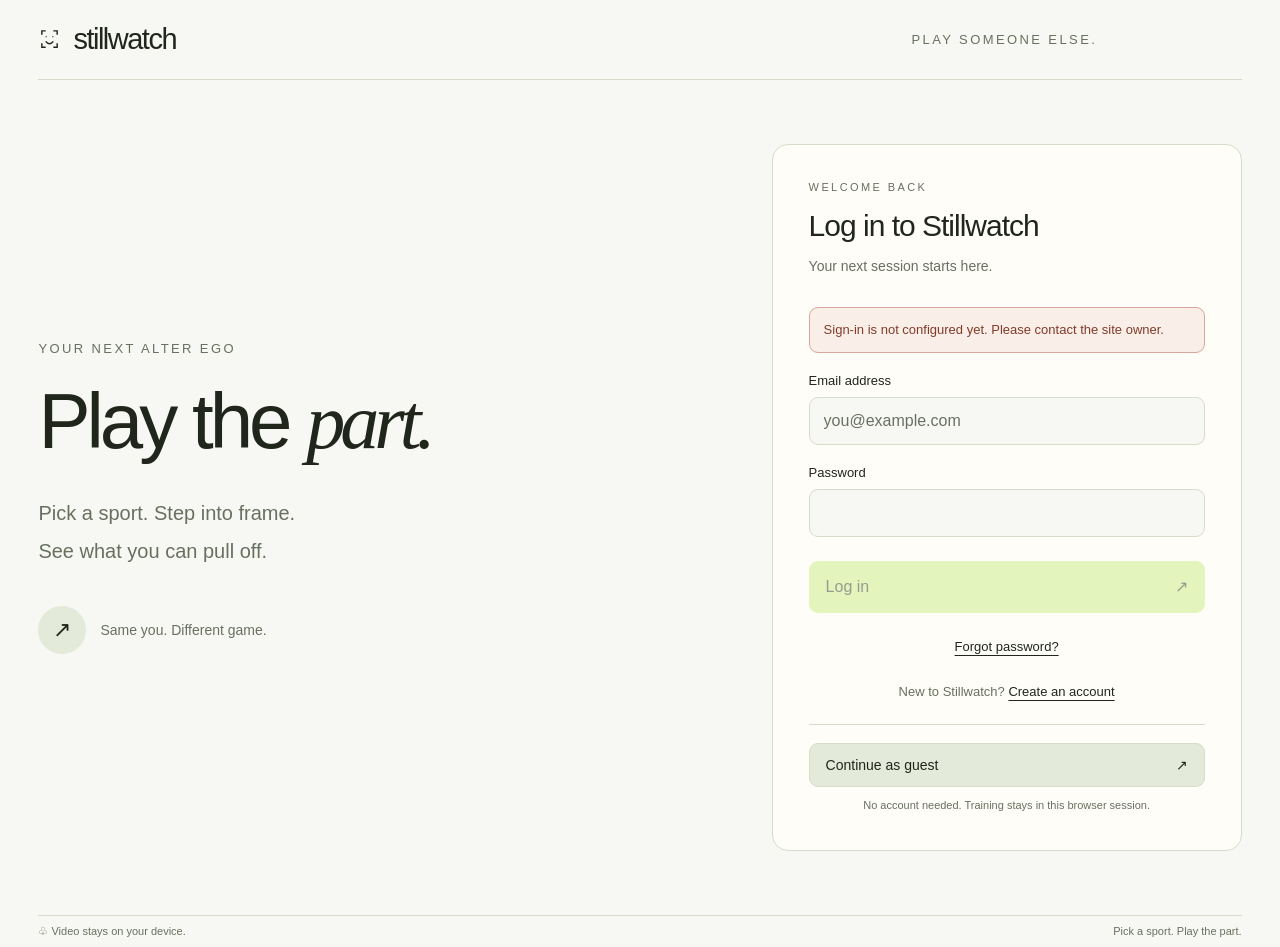
==== commit 8b546a12: "Add guest access to trainer login" ====
--- a/login.html
+++ b/login.html
@@ -33,6 +33,7 @@
       </form>
       <p class="auth-switch"><a href="/forgot-password.html">Forgot password?</a></p>
       <p class="auth-switch">New to Stillwatch? <a href="/signup.html">Create an account</a></p>
+      <div class="guest-access"><a class="guest-access-button" href="/?guest=1">Continue as guest <span aria-hidden="true">↗</span></a><p>No account needed. Training stays in this browser session.</p></div>
     </section>
   </main>
   <footer><span>♧ Video stays on your device.</span><span>Pick a sport. Play the part.</span></footer>
--- a/src/styles/app.css
+++ b/src/styles/app.css
@@ -992,3 +992,56 @@
 .studio-wrap > .studio--expanded { flex:0 0 auto; min-height:min(68dvh, 600px); }
 .panels { display:grid; gap:16px; padding:0 0 24px; }
 .panels:empty { display:none; }
+
+/* Compact training workspace: camera and coaching have explicit grid positions. */
+html:has(.studio),body:has(.studio){height:auto;min-height:100%;overflow:auto}
+.shell:has(.studio){height:auto;min-height:100svh;overflow:visible;max-width:1440px;padding:0 32px}
+.shell:has(.studio)>header{height:72px}
+.studio-wrap{overflow:visible;display:block}
+.studio-wrap>.studio,.studio-wrap>.studio--expanded{display:grid;height:auto;min-height:0;overflow:visible;grid-template-columns:minmax(0,1fr) 300px;grid-template-rows:auto auto auto auto auto;gap:14px 22px;align-items:start;padding-top:20px}
+.studio>.studio-top{grid-column:2;grid-row:1;display:flex;flex-direction:column;align-items:stretch;gap:8px;margin:0}
+.studio .workspace-label{font-size:10px;letter-spacing:1.3px}
+.studio .sport-controls{display:grid;grid-template-columns:1fr 1fr;gap:7px;align-items:center}
+.studio .sport-controls label,.studio .sport-controls select{grid-column:1/-1}
+.studio select,.studio button{min-height:36px;padding:8px 11px;font-size:12px}
+.studio .sport-controls label{font-size:11px;margin:0;color:var(--muted)}
+.studio>.trainer-guide{grid-column:1;grid-row:1;display:flex;flex-wrap:wrap;align-items:center;gap:8px 17px;margin:0;padding:5px 0;color:var(--muted);font-size:11px}
+.trainer-guide span{display:flex;align-items:center;gap:6px}
+.trainer-guide b{display:grid;place-items:center;width:20px;height:20px;border-radius:50%;background:var(--sage);color:#526640;font-size:9px}
+.studio>.trainer-stats{grid-column:1;grid-row:2;display:grid;grid-template-columns:repeat(4,minmax(0,1fr));gap:9px;margin:0}
+.trainer-stats>div{background:#fffefa;border:1px solid var(--line);border-radius:10px;padding:11px 13px;display:flex;flex-direction:column;gap:4px}
+.trainer-stats>div:first-child{background:#eaf2db}
+.trainer-stats span{font-size:11px;color:var(--muted)}
+.trainer-stats strong{font-size:25px;font-weight:550;line-height:1.15;font-variant-numeric:tabular-nums}
+.trainer-stats small{font-size:9px;color:#87947c}
+.studio>.camera-slot{grid-column:1;grid-row:3;display:block;width:100%;height:auto;min-height:0;aspect-ratio:16/9;container-type:size}
+.studio .camera{width:100%;height:100%;max-width:none;max-height:none;aspect-ratio:auto;margin:0;border-radius:14px;background:#182019}
+.studio .tracking-canvas{position:absolute;inset:0;width:100%;height:100%;object-fit:contain}
+.studio .camera-empty{color:var(--bg);padding:20px}
+.studio .camera-empty h2{font-size:22px;margin:10px 0}
+.studio .camera-empty p{font-size:12px;line-height:1.6;color:#bac6b2;margin-bottom:15px}
+.studio .camera-badge{top:12px;left:12px;padding:7px 10px;font-size:11px}
+.studio .settings{top:10px;right:10px}
+.studio .settings summary{padding:8px 10px;font-size:14px}
+.studio .enrollment{left:12px;right:12px;bottom:12px;width:auto;max-width:440px;padding:12px 14px;border-radius:11px;font-size:12px}
+.studio .enrollment strong{font-size:12px}
+.studio .enrollment p{font-size:11px;line-height:1.45;margin:5px 0}
+.studio .enrollment span{font-size:10px}
+.studio>.trainer-actions{grid-column:1;grid-row:4;display:flex;align-items:center;justify-content:space-between;gap:12px;border-bottom:1px solid var(--line);padding:0 0 12px}
+.trainer-actions p{font-size:11px;color:var(--muted);line-height:1.5;margin:0}
+.trainer-actions>div{display:flex;gap:7px;flex-shrink:0}
+.studio>.studio-bottom{grid-column:2;grid-row:2/6;display:flex;flex-direction:column;align-items:stretch;gap:12px;margin:0;padding:14px;background:#fffefa;border:1px solid var(--line);border-radius:12px;overflow:visible}
+.studio .coach-heading{margin-bottom:12px}
+.studio .move-label{font-size:11px;margin:10px 0 5px}
+.studio .session-summary select{font-size:12px}
+.studio .lesson-title{font-size:21px;margin:16px 0 6px}
+.studio .session-summary p{font-size:12px;line-height:1.6}
+.studio .coach-feedback{padding:11px;margin:12px 0}
+.studio .coach-feedback strong{font-size:12px}
+.studio .lesson-steps{margin:15px 0}
+.studio .lesson-steps strong{font-size:12px}
+.studio .session-summary .lesson-steps p{font-size:11px}
+.studio .extension-count{display:none}
+.studio>.message{grid-column:1;grid-row:5;margin:0;font-size:11px}
+@media(max-width:900px){.shell:has(.studio){padding:0 20px}.studio-wrap>.studio{grid-template-columns:minmax(0,1fr) 260px;gap:12px 16px}.trainer-stats small{display:none}.trainer-stats>div{padding:10px}.trainer-guide span{font-size:10px}}
+@media(max-width:700px){.shell:has(.studio){padding:0 14px}.studio-wrap>.studio{grid-template-columns:minmax(0,1fr);grid-template-rows:repeat(7,auto);padding-top:12px}.studio>.studio-top{grid-column:1;grid-row:1}.studio .sport-controls{grid-template-columns:1fr 1fr 1fr}.studio .sport-controls label{display:none}.studio .sport-controls select{grid-column:auto}.studio>.trainer-guide{grid-column:1;grid-row:2;gap:6px 10px}.studio>.trainer-stats{grid-column:1;grid-row:3;gap:6px}.trainer-stats span{font-size:9px}.trainer-stats strong{font-size:22px}.studio>.camera-slot{grid-column:1;grid-row:4;aspect-ratio:4/3}.studio>.trainer-actions{grid-column:1;grid-row:5;flex-wrap:wrap}.studio>.studio-bottom{grid-column:1;grid-row:7}.studio>.message{grid-column:1;grid-row:6}.studio .enrollment{max-width:none}.studio .enrollment p{display:none}.studio .camera-empty h2{font-size:19px}}
--- a/src/styles/auth.css
+++ b/src/styles/auth.css
@@ -1,7 +1,97 @@
-:root{color-scheme:light;--bg:#f7f8f3;--ink:#243322;--muted:#727b6b;--line:#dfe5d7;--sage:#eaf0df;--lime:#c2ec75;font-family:Inter,"Segoe UI",Arial,sans-serif;color:var(--ink);background:var(--bg);font-synthesis:none}
-*{box-sizing:border-box}body{margin:0;background:radial-gradient(ellipse at 5% 52%,#eaf0df80,transparent 55%);min-height:100svh}button,input{font:inherit}a{color:inherit}button,a,input,summary{-webkit-tap-highlight-color:transparent}a:focus-visible,button:focus-visible,summary:focus-visible{outline:3px solid #769c45;outline-offset:4px}.auth-shell{max-width:1220px;padding:0 48px;margin:auto}.auth-header{min-height:96px;display:flex;align-items:center;justify-content:space-between;border-bottom:1px solid var(--line)}.brand{display:flex;gap:9px;align-items:center;font-size:26px;font-weight:750;letter-spacing:-1.4px;text-decoration:none}.brand-icon{display:grid;place-items:center;width:31px;height:35px;border:1.5px solid #748a62;border-radius:11px;font-size:28px;font-style:italic;background:#eaf0df}.brand-dot{color:#87ad53;margin-left:-8px}.header-note{display:flex;align-items:center;gap:8px;font-size:12px;color:var(--muted)}.header-note>span{color:#81a55a}.auth-layout{display:grid;grid-template-columns:minmax(0,1.15fr) minmax(360px,.9fr);gap:85px;align-items:center;padding:64px 0 72px;min-height:calc(100svh - 160px)}.eyebrow{display:flex;align-items:center;gap:8px;font-size:10px;font-weight:700;letter-spacing:1.4px;color:#72825f}.live-dot{width:7px;height:7px;background:#8eae60;border-radius:50%}h1{font-size:clamp(52px,5.5vw,77px);line-height:1.04;letter-spacing:-4.2px;font-weight:550;margin:23px 0}h1 em{font-family:Georgia,serif;font-weight:400;color:#728b54}.intro-copy{max-width:410px;font-size:16px;line-height:1.8;color:var(--muted);margin:0}.practice-card{max-width:430px;margin-top:34px;padding:20px 20px 0;background:linear-gradient(140deg,#edf2e5,#e5ecd9);border:1px solid #dbe4ce;border-radius:18px}.practice-top{display:flex;align-items:center;justify-content:space-between;gap:8px}.mini-label{font-size:9px;font-weight:650;letter-spacing:1.1px;color:#78876b}.ready-badge{border:1px solid #cedbc0;background:#f4f7ed;font-size:9px;padding:6px 8px;border-radius:20px;color:#6e805b}.motion-art{padding:12px 8px 0}.motion-art svg{display:block;width:100%;height:auto}.steps{list-style:none;padding:15px 0 18px;margin:0;display:flex;justify-content:space-between;border-top:1px solid #d6dfcb;gap:8px;font-size:10px;color:#637255}.steps li{display:flex;align-items:center;gap:5px}.steps li>span{color:#93a67d;font-size:9px}.privacy-line{display:flex;align-items:center;gap:7px;font-size:11px;color:#839078;margin:18px 0 0}.privacy-line svg{width:17px;height:17px}.auth-card{background:#fffefa;border:1px solid #e1e7d9;border-radius:24px;padding:30px;box-shadow:0 18px 65px -28px #304a252b;width:100%;max-width:470px;justify-self:end}.auth-tabs{display:flex;padding:4px;background:#f0f3ea;border-radius:10px;gap:4px;margin-bottom:30px}.auth-tabs a{flex:1;text-align:center;text-decoration:none;padding:10px 8px;font-size:12px;font-weight:600;color:#7c8475;border-radius:7px}.auth-tabs a.active{background:#fffefa;color:var(--ink);box-shadow:0 2px 6px #253b1810}.card-heading .eyebrow{font-size:9px;letter-spacing:1.3px}.card-heading h2{font-size:30px;line-height:1.2;letter-spacing:-1px;font-weight:550;margin:10px 0 8px}.card-heading p{font-size:13px;line-height:1.6;color:var(--muted);margin:0 0 25px}.auth-form{display:flex;flex-direction:column;gap:17px}.field{display:flex;flex-direction:column;gap:7px}.field label{font-size:12px;font-weight:600;color:#4b5843}.field input{width:100%;height:47px;border:1px solid #dce3d3;border-radius:9px;background:#fbfcf7;padding:11px 13px;color:var(--ink);font-size:14px;transition:border-color .15s,box-shadow .15s}.field input::placeholder{color:#a3ab9b}.field input:focus{outline:none;border-color:#93ad70;box-shadow:0 0 0 3px #a3bd7c21;background:#fff}.field-help{font-size:11px;color:#8a9380;line-height:1.5;margin:0}.password-wrap{position:relative}.password-wrap input{padding-right:63px}.password-toggle{position:absolute;right:5px;top:5px;bottom:5px;border:0;border-radius:6px;background:transparent;color:#6d7e5c;font-size:11px;font-weight:600;cursor:pointer;padding:0 9px}.password-toggle:hover{background:#eaf0df}.primary-button,.secondary-button,.guest-button{display:flex;align-items:center;justify-content:space-between;gap:12px;width:100%;min-height:47px;padding:12px 16px;border-radius:9px;font-size:13px;font-weight:650;text-decoration:none;cursor:pointer;transition:background .15s,transform .15s}.primary-button{background:var(--ink);color:#f5f8ef;border:1px solid var(--ink);margin-top:3px}.primary-button>span{color:var(--lime);font-size:18px}.primary-button:hover{background:#3a5030}.primary-button:active,.guest-button:active{transform:translateY(1px)}button:disabled{opacity:.6;cursor:wait}.guest-button,.secondary-button{border:1px solid #dce4d1;background:#f1f5e9;color:#4c603c}.guest-button:hover,.secondary-button:hover{background:#e5edda}.guest-button>span{font-size:17px;color:#7b9464}.divider{display:flex;align-items:center;gap:12px;margin:23px 0 17px;font-size:10px;color:#9ba38f}.divider:before,.divider:after{content:"";height:1px;flex:1;background:#e5e9dd}.guest-note{text-align:center;font-size:10px;color:#9aa38f;line-height:1.6;margin:11px 0 0}.auth-error{padding:12px 14px;margin-bottom:20px;border:1px solid #efd1be;border-radius:9px;background:#fff4ec;color:#955733;font-size:12px;line-height:1.6}.phone-option{margin-top:20px;font-size:12px;color:#78876a}.phone-option summary{cursor:pointer;padding:4px 0}.phone-option[open] summary{margin-bottom:15px}.phone-option .auth-form{gap:13px}.auth-shell footer{display:flex;justify-content:space-between;gap:12px;padding:20px 0 25px;border-top:1px solid var(--line);font-size:10px;color:#939c88}
-@media(min-width:1500px){.auth-layout{padding-top:85px;padding-bottom:85px}}
-@media(max-width:1000px){.auth-shell{padding:0 30px}.auth-layout{gap:35px;grid-template-columns:1fr 1fr}h1{font-size:58px;letter-spacing:-3px}.auth-card{padding:24px}.steps{font-size:9px;gap:5px}.steps li{gap:3px}}
-@media(max-width:760px){.auth-shell{padding:0 22px}.auth-header{min-height:75px}.header-note{font-size:10px}.auth-layout{grid-template-columns:1fr;gap:28px;padding:35px 0 40px;min-height:auto}.auth-intro{text-align:center}.auth-intro>.eyebrow{justify-content:center;font-size:8px}.auth-intro h1{font-size:48px;line-height:1.08;margin:16px 0;letter-spacing:-2.7px}.intro-copy{margin:auto;font-size:13px;max-width:360px}.practice-card,.privacy-line{display:none}.auth-card{justify-self:center;max-width:440px;padding:26px}.auth-tabs{margin-bottom:24px}.card-heading h2{font-size:27px}.auth-shell footer{font-size:9px}}
-@media(max-width:420px){.auth-shell{padding:0 16px}.header-note{max-width:120px;line-height:1.5}.brand{font-size:23px}.auth-card{padding:22px;border-radius:19px}.auth-shell footer{flex-direction:column;align-items:center;gap:6px}}
-@media(prefers-reduced-motion:reduce){*{transition:none!important}}
+/* Account pages scroll independently of the fixed-height camera workspace. */
+html:has(.auth-body), .auth-body {height:auto;overflow:auto;}
+.auth-shell {height:auto;overflow:visible;}
+/* Account layouts extend the shared main-branch UI. */
+.auth-shell {
+  min-height:100svh;
+  display:flex;
+  flex-direction:column;
+}
+.auth-layout {
+  flex:1;
+  display:grid;
+  grid-template-columns:1.15fr 1fr;
+  align-items:center;
+  gap:64px;
+  padding:64px 0;
+}
+.auth-intro p {
+  color:var(--muted);
+  font-size:20px;
+  line-height:1.9;
+  margin:0 0 36px;
+}
+.auth-note {
+  display:flex;
+  align-items:center;
+  gap:14px;
+  color:var(--muted);
+  font-size:14px;
+}
+.auth-note span {
+  display:grid;
+  place-items:center;
+  width:48px;
+  height:48px;
+  border-radius:50%;
+  background:var(--sage);
+  color:var(--ink);
+  font-size:22px;
+}
+.auth-card {
+  width:100%;
+  max-width:470px;
+  justify-self:end;
+  padding:36px;
+  border:1px solid var(--line);
+  border-radius:16px;
+  background:#fffdf8;
+}
+.auth-card .kicker {font-size:11px;margin-bottom:16px;}
+.auth-card h2 {font-size:30px;font-weight:500;letter-spacing:-1px;margin:0 0 12px;}
+.auth-card>p {font-size:14px;line-height:1.6;color:var(--muted);margin:0;}
+.auth-form {display:flex;flex-direction:column;margin-top:30px;}
+.auth-form label {font-size:13px;margin-bottom:9px;color:var(--ink);}
+.auth-form input:not([type=hidden]) {
+  width:100%;
+  min-height:48px;
+  padding:12px 14px;
+  border:1px solid var(--line);
+  border-radius:9px;
+  background:var(--bg);
+  color:var(--ink);
+  margin-bottom:20px;
+}
+.auth-form input:focus-visible {outline:2px solid var(--ink);outline-offset:3px;}
+.auth-form input::placeholder {color:var(--muted);}
+.auth-help {font-size:12px;line-height:1.5;color:var(--muted);margin:-9px 0 20px;}
+.auth-submit {width:100%;min-height:52px;justify-content:space-between;margin-top:4px;}
+.auth-card .auth-switch {text-align:center;margin-top:24px;font-size:13px;}
+.auth-switch a {color:var(--ink);text-underline-offset:4px;}
+.auth-switch a:hover {text-decoration-thickness:2px;}
+.auth-error {margin-top:20px;border:1px solid #d7a799;border-radius:9px;background:#faeee8;color:#813c29;padding:12px 14px;font-size:13px;line-height:1.5;}
+@media(max-width:1000px) {
+  .auth-layout {gap:32px;grid-template-columns:1fr 1fr;}
+  .auth-intro h1 {font-size:60px;letter-spacing:-3px;}
+  .auth-intro h1 em {letter-spacing:-3px;}
+  .auth-card {padding:28px;}
+}
+@media(max-width:760px) {
+  .auth-layout {grid-template-columns:1fr;gap:32px;padding:36px 0;}
+  .auth-intro {text-align:center;}
+  .auth-intro .kicker {margin-bottom:16px;font-size:11px;}
+  .auth-intro h1 {font-size:52px;margin-bottom:18px;white-space:normal;}
+  .auth-intro p {font-size:16px;line-height:1.6;margin:0;}
+  .auth-note {display:none;}
+  .auth-card {justify-self:center;}
+  .auth-shell .tagline {display:none;}
+}
+@media(max-width:400px) {
+  .auth-card {padding:22px;}
+  .auth-card h2 {font-size:26px;}
+  .auth-intro h1 {font-size:46px;}
+}
+.auth-notice {margin:0 0 20px;padding:14px;border:1px solid var(--line);border-radius:9px;background:var(--sage);color:var(--ink);font-size:13px;line-height:1.6;}
+.auth-form .auth-error {margin:0 0 20px;}
+
+.guest-access{border-top:1px solid var(--line);margin-top:22px;padding-top:18px}.guest-access-button{display:flex;justify-content:space-between;align-items:center;padding:13px 16px;background:var(--sage);border:1px solid var(--line);border-radius:9px;text-decoration:none;font-size:14px;color:var(--ink)}.guest-access-button:hover{background:#dce7cc}.guest-access-button:focus-visible{outline:2px solid var(--ink);outline-offset:3px}.guest-access p{font-size:11px;text-align:center;color:var(--muted);line-height:1.5;margin:10px 0 0}
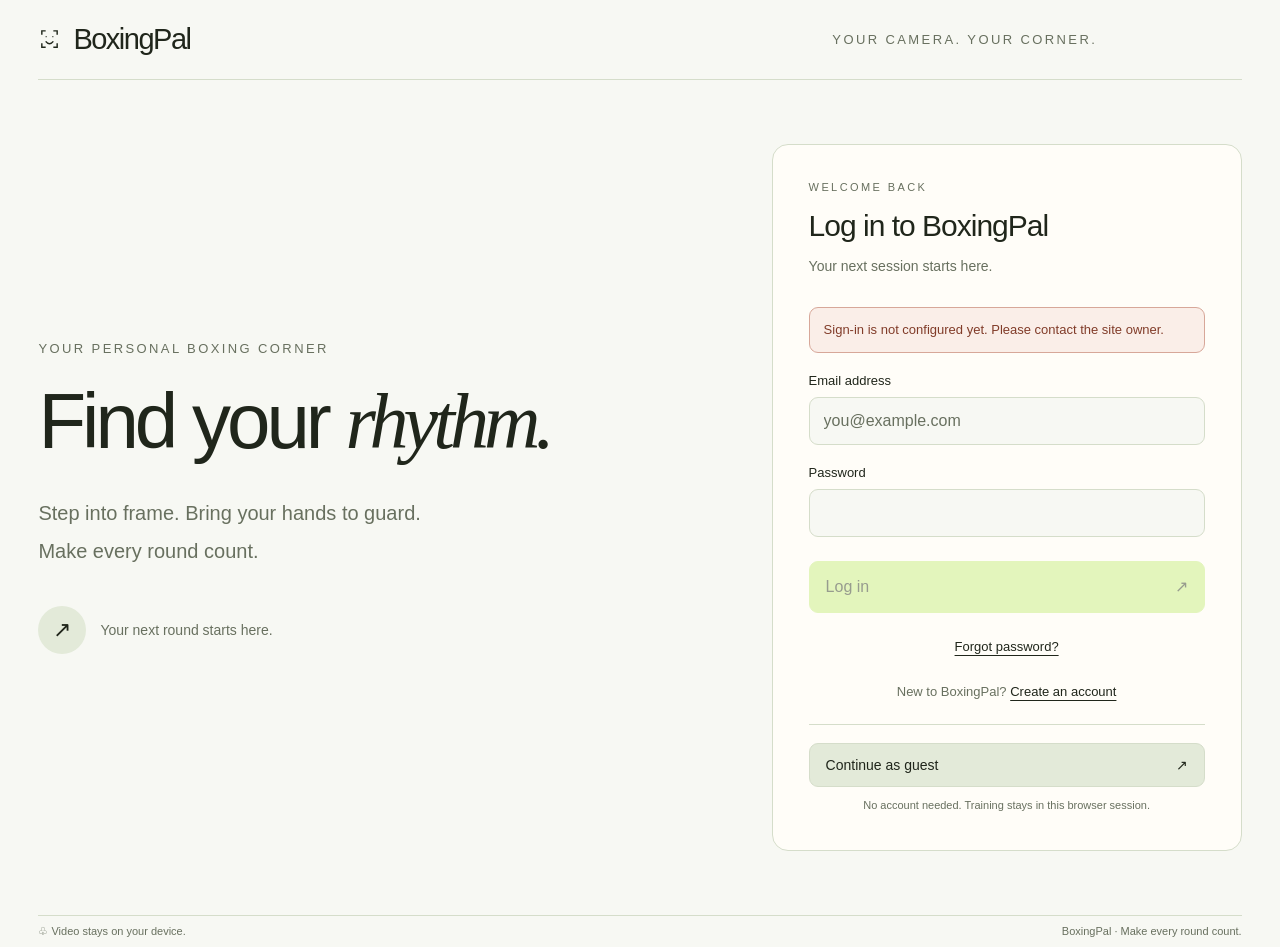
==== commit 00da7a0e: "Focus BoxingPal landing page and copy on boxing" ====
--- a/login.html
+++ b/login.html
@@ -4,23 +4,23 @@
   <meta charset="utf-8">
   <meta name="viewport" content="width=device-width, initial-scale=1">
   <meta name="theme-color" content="#f7f8f3">
-  <title>Log in — Stillwatch</title>
+  <title>Log in — BoxingPal</title>
   <link rel="stylesheet" href="/src/styles/app.css">
   <link rel="stylesheet" href="/src/styles/auth.css">
 </head>
 <body class="auth-body" data-auth-mode="login">
   <div class="shell auth-shell">
-  <header><a class="brand" href="/"><svg viewBox="0 0 24 24" fill="none" stroke="currentColor" stroke-width="1.5" aria-hidden="true"><path d="M8 3H4v4m12-4h4v4M4 16v4h4m12-4v4h-4M8 9h1m6 0h1m-8 5q4 5 8 0"/></svg>stillwatch</a><span class="tagline">Play someone else.</span></header>
+  <header><a class="brand" href="/"><svg viewBox="0 0 24 24" fill="none" stroke="currentColor" stroke-width="1.5" aria-hidden="true"><path d="M8 3H4v4m12-4h4v4M4 16v4h4m12-4v4h-4M8 9h1m6 0h1m-8 5q4 5 8 0"/></svg>BoxingPal</a><span class="tagline">Your camera. Your corner.</span></header>
   <main class="auth-layout">
     <section class="auth-intro">
-      <div class="kicker">Your next alter ego</div>
-      <h1>Play the <em>part.</em></h1>
-      <p>Pick a sport. Step into frame.<br>See what you can pull off.</p>
-      <div class="auth-note"><span aria-hidden="true">↗</span> Same you. Different game.</div>
+      <div class="kicker">Your personal boxing corner</div>
+      <h1>Find your <em>rhythm.</em></h1>
+      <p>Step into frame. Bring your hands to guard.<br>Make every round count.</p>
+      <div class="auth-note"><span aria-hidden="true">↗</span> Your next round starts here.</div>
     </section>
     <section class="auth-card" aria-labelledby="auth-title">
       <div class="kicker">Welcome back</div>
-      <h2 id="auth-title">Log in to Stillwatch</h2>
+      <h2 id="auth-title">Log in to BoxingPal</h2>
       <p>Your next session starts here.</p>
       
       <form id="auth-form" class="auth-form">
@@ -32,11 +32,11 @@
         <button class="primary auth-submit" type="submit" disabled>Log in <span aria-hidden="true">↗</span></button>
       </form>
       <p class="auth-switch"><a href="/forgot-password.html">Forgot password?</a></p>
-      <p class="auth-switch">New to Stillwatch? <a href="/signup.html">Create an account</a></p>
+      <p class="auth-switch">New to BoxingPal? <a href="/signup.html">Create an account</a></p>
       <div class="guest-access"><a class="guest-access-button" href="/?guest=1">Continue as guest <span aria-hidden="true">↗</span></a><p>No account needed. Training stays in this browser session.</p></div>
     </section>
   </main>
-  <footer><span>♧ Video stays on your device.</span><span>Pick a sport. Play the part.</span></footer>
+  <footer><span>♧ Video stays on your device.</span><span>BoxingPal · Make every round count.</span></footer>
   </div>
   <noscript>JavaScript is required to sign in.</noscript>
   <script type="module" src="/src/auth/form.js"></script>
--- a/src/styles/app.css
+++ b/src/styles/app.css
@@ -1045,3 +1045,17 @@
 .studio>.message{grid-column:1;grid-row:5;margin:0;font-size:11px}
 @media(max-width:900px){.shell:has(.studio){padding:0 20px}.studio-wrap>.studio{grid-template-columns:minmax(0,1fr) 260px;gap:12px 16px}.trainer-stats small{display:none}.trainer-stats>div{padding:10px}.trainer-guide span{font-size:10px}}
 @media(max-width:700px){.shell:has(.studio){padding:0 14px}.studio-wrap>.studio{grid-template-columns:minmax(0,1fr);grid-template-rows:repeat(7,auto);padding-top:12px}.studio>.studio-top{grid-column:1;grid-row:1}.studio .sport-controls{grid-template-columns:1fr 1fr 1fr}.studio .sport-controls label{display:none}.studio .sport-controls select{grid-column:auto}.studio>.trainer-guide{grid-column:1;grid-row:2;gap:6px 10px}.studio>.trainer-stats{grid-column:1;grid-row:3;gap:6px}.trainer-stats span{font-size:9px}.trainer-stats strong{font-size:22px}.studio>.camera-slot{grid-column:1;grid-row:4;aspect-ratio:4/3}.studio>.trainer-actions{grid-column:1;grid-row:5;flex-wrap:wrap}.studio>.studio-bottom{grid-column:1;grid-row:7}.studio>.message{grid-column:1;grid-row:6}.studio .enrollment{max-width:none}.studio .enrollment p{display:none}.studio .camera-empty h2{font-size:19px}}
+
+/* BoxingPal introduction */
+.shell:has(.intro){max-width:1380px}
+.intro{gap:40px;grid-template-columns:minmax(0,1.2fr) minmax(280px,.8fr)}
+.intro h1{font-size:clamp(44px,5.2vw,76px);letter-spacing:-3px;line-height:1.08;margin:20px 0 24px}
+.intro .kicker{font-size:11px;letter-spacing:1.8px;color:#768765}
+.intro .intro-copy>p{font-size:15px;line-height:1.8;max-width:530px;margin-bottom:25px}
+.intro .start{width:230px;min-height:48px;font-size:14px}
+.boxing-highlights{display:flex;flex-wrap:wrap;gap:8px;margin-top:24px}
+.boxing-highlights span{font-size:11px;padding:7px 11px;border:1px solid var(--line);border-radius:20px;color:#6d7f5c;background:#edf2e5}
+.intro .intro-copy>.boxing-start-note{font-size:11px;color:#8a957f;margin:15px 0 0;line-height:1.6}
+.intro .art{width:100%;max-width:390px;justify-self:center}
+.intro .art>span{font-size:12px}
+@media(max-width:760px){.intro{grid-template-columns:1fr;gap:24px}.intro h1{font-size:45px;letter-spacing:-2px}.intro .intro-copy>p{font-size:13px}.boxing-highlights{justify-content:center}.intro .art{max-width:230px}.intro .start{width:220px}.intro .intro-copy>.boxing-start-note{font-size:10px}}
